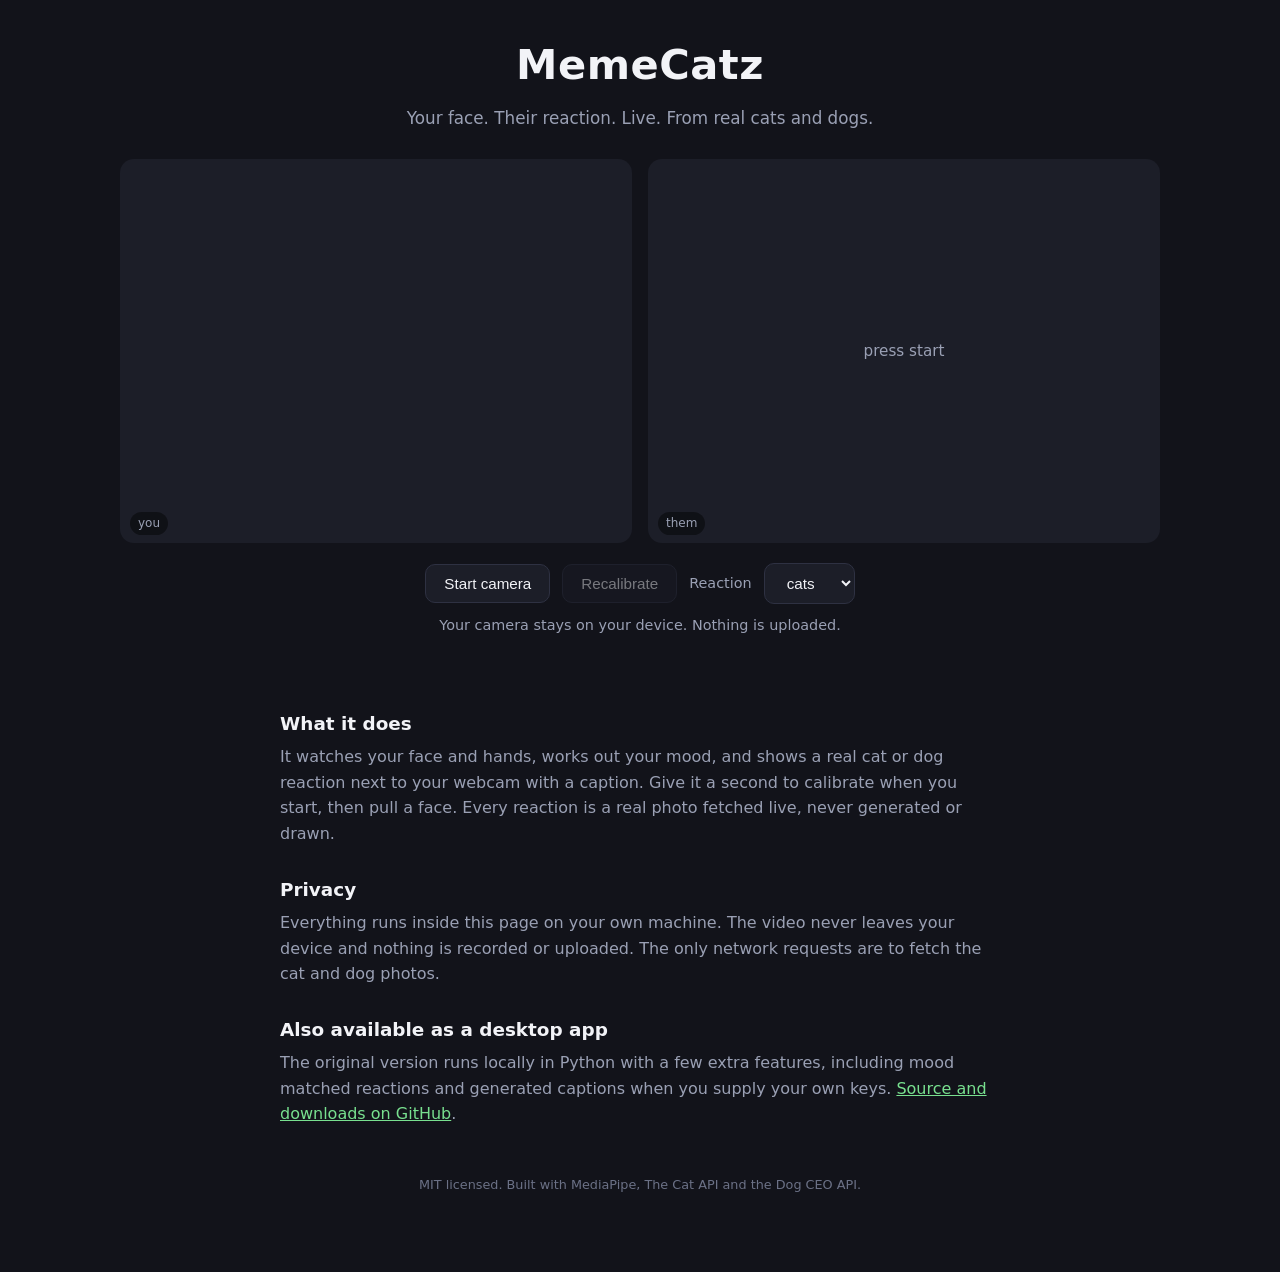
==== web/index.html @ 8804914d "Add files via upload" ====
<!DOCTYPE html>
<html lang="en">
<head>
<meta charset="utf-8">
<meta name="viewport" content="width=device-width, initial-scale=1">
<title>MemeCatz</title>
<meta name="description" content="Your face, but a cat says it better. Real cat and dog reactions matched to your expression, live in your browser.">
<link rel="stylesheet" href="style.css">
</head>
<body>

<header>
  <h1>MemeCatz</h1>
  <p class="tagline">Your face. Their reaction. Live. From real cats and dogs.</p>
</header>

<main>
  <div id="stage" class="stage">
    <div class="panel">
      <video id="webcam" playsinline muted></video>
      <div class="label">you</div>
    </div>

    <div class="panel">
      <img id="reaction" class="reaction" alt="a real cat or dog reacting">
      <img id="reaction-next" class="reaction" alt="">
      <div id="placeholder" class="placeholder">press start</div>
      <div class="caption">
        <span id="cap-top" class="cap-top"></span>
        <span id="cap-bottom" class="cap-bottom"></span>
      </div>
      <div class="label">them</div>
    </div>
  </div>

  <div class="controls">
    <button id="start">Start camera</button>
    <button id="recalibrate" disabled>Recalibrate</button>
    <label for="animal">Reaction</label>
    <select id="animal">
      <option value="cat">cats</option>
      <option value="dog">dogs</option>
    </select>
  </div>

  <p id="status" class="status">Your camera stays on your device. Nothing is uploaded.</p>
  <p id="mood" class="mood"></p>
</main>

<section class="about">
  <h2>What it does</h2>
  <p>
    It watches your face and hands, works out your mood, and shows a real cat or dog
    reaction next to your webcam with a caption. Give it a second to calibrate when
    you start, then pull a face. Every reaction is a real photo fetched live, never
    generated or drawn.
  </p>

  <h2>Privacy</h2>
  <p>
    Everything runs inside this page on your own machine. The video never leaves your
    device and nothing is recorded or uploaded. The only network requests are to fetch
    the cat and dog photos.
  </p>

  <h2>Also available as a desktop app</h2>
  <p>
    The original version runs locally in Python with a few extra features, including
    mood matched reactions and generated captions when you supply your own keys.
    <a href="https://github.com/hle0110/memecatz">Source and downloads on GitHub</a>.
  </p>
</section>

<footer>
  <p>MIT licensed. Built with MediaPipe, The Cat API and the Dog CEO API.</p>
</footer>

<script type="module" src="app.js"></script>
</body>
</html>
---- web/style.css ----
:root {
  --bg: #12131a;
  --panel: #1c1e28;
  --text: #f2f3f7;
  --muted: #9aa0b4;
  --accent: #78e08f;
  --radius: 14px;
}

* { box-sizing: border-box; }

body {
  margin: 0;
  padding: 32px 20px 64px;
  background: var(--bg);
  color: var(--text);
  font-family: system-ui, -apple-system, "Segoe UI", Roboto, sans-serif;
  line-height: 1.6;
}

header { text-align: center; margin-bottom: 28px; }
h1 { font-size: 2.6rem; margin: 0 0 6px; letter-spacing: 0.5px; }
.tagline { color: var(--muted); margin: 0; font-size: 1.05rem; }

main { max-width: 1040px; margin: 0 auto; }

.stage {
  display: grid;
  grid-template-columns: 1fr 1fr;
  gap: 16px;
}

@media (max-width: 760px) {
  .stage { grid-template-columns: 1fr; }
}

.stage.live .panel {
  box-shadow: 0 0 0 1px var(--accent);
}

.panel {
  position: relative;
  aspect-ratio: 4 / 3;
  background: var(--panel);
  border-radius: var(--radius);
  overflow: hidden;
  display: flex;
  align-items: center;
  justify-content: center;
}

#webcam {
  width: 100%;
  height: 100%;
  object-fit: cover;
  transform: scaleX(-1);
}

.reaction {
  position: absolute;
  inset: 0;
  width: 100%;
  height: 100%;
  object-fit: cover;
  opacity: 0;
  transition: opacity 0.35s ease;
}

.reaction.visible { opacity: 1; }

.placeholder {
  position: absolute;
  color: var(--muted);
  font-size: 0.95rem;
  text-align: center;
  padding: 0 24px;
}

.placeholder.hidden { display: none; }

.caption {
  position: absolute;
  inset: 0;
  display: flex;
  flex-direction: column;
  justify-content: space-between;
  padding: 18px 14px;
  pointer-events: none;
  text-align: center;
}

.cap-top, .cap-bottom {
  font-weight: 800;
  font-size: clamp(1.1rem, 3.4vw, 2rem);
  letter-spacing: 0.5px;
  text-transform: uppercase;
  color: #fff;
  text-shadow: 0 0 6px #000, 2px 2px 0 #000, -2px -2px 0 #000, 2px -2px 0 #000, -2px 2px 0 #000;
}

.label {
  position: absolute;
  bottom: 8px;
  left: 10px;
  font-size: 0.75rem;
  color: var(--muted);
  background: rgba(0, 0, 0, 0.45);
  padding: 2px 8px;
  border-radius: 999px;
}

.controls {
  display: flex;
  flex-wrap: wrap;
  gap: 12px;
  align-items: center;
  justify-content: center;
  margin: 20px 0 10px;
}

button, select {
  background: var(--panel);
  color: var(--text);
  border: 1px solid #2e3142;
  border-radius: 10px;
  padding: 10px 18px;
  font-size: 0.95rem;
  cursor: pointer;
}

button:hover:not(:disabled), select:hover { border-color: var(--accent); }
button:disabled { opacity: 0.45; cursor: default; }
label { color: var(--muted); font-size: 0.9rem; }

.status, .mood {
  text-align: center;
  color: var(--muted);
  font-size: 0.9rem;
  margin: 6px 0;
  min-height: 1.2em;
}

.mood { color: var(--accent); font-variant-numeric: tabular-nums; }

.about {
  max-width: 720px;
  margin: 48px auto 0;
  color: var(--muted);
}

.about h2 { color: var(--text); font-size: 1.15rem; margin: 28px 0 6px; }
.about p { margin: 0; }
.about a { color: var(--accent); }

footer {
  text-align: center;
  color: #6b7186;
  font-size: 0.8rem;
  margin-top: 48px;
}
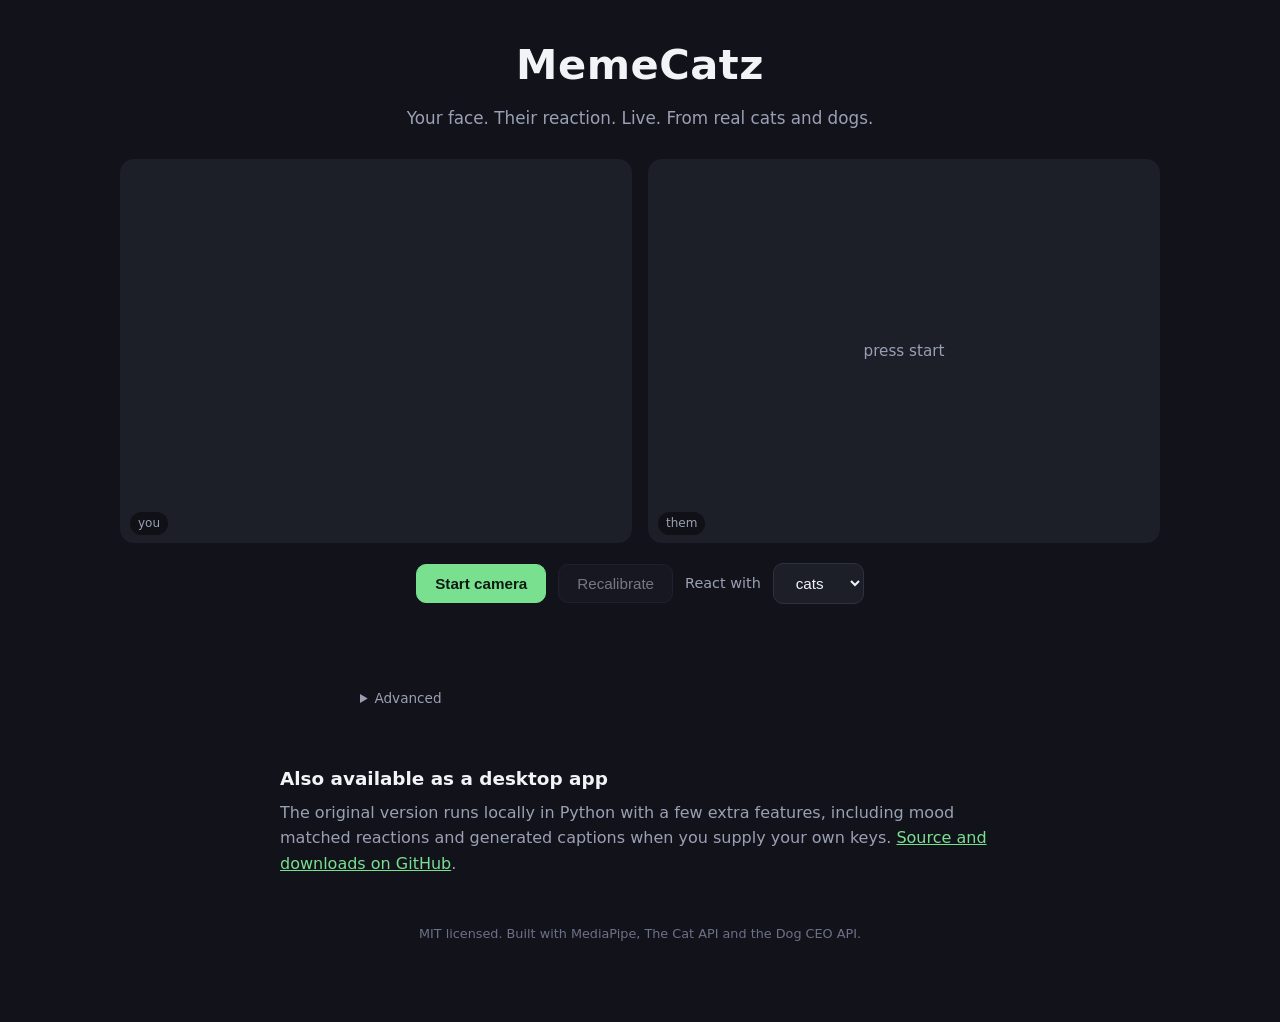
==== commit 2ab6fa23: "Add files via upload" ====
--- a/web/index.html
+++ b/web/index.html
@@ -18,6 +18,8 @@
   <div id="stage" class="stage">
     <div class="panel">
       <video id="webcam" playsinline muted></video>
+      <canvas id="overlay" class="overlay"></canvas>
+      <div class="loader" aria-hidden="true"></div>
       <div class="label">you</div>
     </div>
 
@@ -30,39 +32,36 @@
         <span id="cap-bottom" class="cap-bottom"></span>
       </div>
       <div class="label">them</div>
+      <div id="attribution" class="attribution"></div>
     </div>
   </div>
 
   <div class="controls">
-    <button id="start">Start camera</button>
-    <button id="recalibrate" disabled>Recalibrate</button>
-    <label for="animal">Reaction</label>
+    <button id="start" class="primary">Start camera</button>
+    <button id="recalibrate" disabled title="or press c">Recalibrate</button>
+    <label for="animal">React with</label>
     <select id="animal">
       <option value="cat">cats</option>
       <option value="dog">dogs</option>
     </select>
   </div>
 
-  <p id="status" class="status">Your camera stays on your device. Nothing is uploaded.</p>
   <p id="mood" class="mood"></p>
+  <p id="status" class="status"></p>
+
+  <details class="advanced">
+    <summary>Advanced</summary>
+    <div class="advanced-row">
+      <label for="sensitivity">Sensitivity</label>
+      <input id="sensitivity" type="range" min="0.6" max="3" step="0.1" value="1.3">
+      <span id="sens-value" class="sens-value">1.3</span>
+      <button id="toggle-debug">Show detail</button>
+    </div>
+    <pre id="debug" class="debug hidden"></pre>
+  </details>
 </main>
 
 <section class="about">
-  <h2>What it does</h2>
-  <p>
-    It watches your face and hands, works out your mood, and shows a real cat or dog
-    reaction next to your webcam with a caption. Give it a second to calibrate when
-    you start, then pull a face. Every reaction is a real photo fetched live, never
-    generated or drawn.
-  </p>
-
-  <h2>Privacy</h2>
-  <p>
-    Everything runs inside this page on your own machine. The video never leaves your
-    device and nothing is recorded or uploaded. The only network requests are to fetch
-    the cat and dog photos.
-  </p>
-
   <h2>Also available as a desktop app</h2>
   <p>
     The original version runs locally in Python with a few extra features, including
--- a/web/style.css
+++ b/web/style.css
@@ -56,6 +56,15 @@
   transform: scaleX(-1);
 }
 
+.overlay {
+  position: absolute;
+  inset: 0;
+  width: 100%;
+  height: 100%;
+  object-fit: cover;
+  pointer-events: none;
+}
+
 .reaction {
   position: absolute;
   inset: 0;
@@ -158,3 +167,84 @@
   font-size: 0.8rem;
   margin-top: 48px;
 }
+
+.sens-value {
+  color: var(--accent);
+  font-variant-numeric: tabular-nums;
+  min-width: 2.2em;
+  font-size: 0.9rem;
+}
+
+input[type="range"] { accent-color: var(--accent); width: 140px; }
+
+.debug {
+  max-width: 560px;
+  margin: 14px auto 0;
+  padding: 14px 16px;
+  background: var(--panel);
+  border: 1px solid #2e3142;
+  border-radius: var(--radius);
+  color: var(--muted);
+  font-size: 0.78rem;
+  line-height: 1.5;
+  white-space: pre-wrap;
+  overflow-x: auto;
+}
+
+.debug.hidden { display: none; }
+
+.attribution {
+  position: absolute;
+  bottom: 8px;
+  right: 10px;
+  font-size: 0.7rem;
+  color: var(--muted);
+  background: rgba(0, 0, 0, 0.45);
+  padding: 2px 8px;
+  border-radius: 999px;
+  pointer-events: none;
+}
+.attribution:empty { display: none; }
+
+/* primary action stands out */
+button.primary { background: var(--accent); color: #0f1a12; border-color: var(--accent); font-weight: 600; }
+button.primary:hover:not(:disabled) { filter: brightness(1.08); }
+
+/* the mood readout is the headline, the status is secondary */
+.mood { color: var(--text); font-size: 1.15rem; font-weight: 600; min-height: 1.5em; }
+.status { font-size: 0.85rem; }
+
+/* advanced controls stay out of the way until wanted */
+.advanced {
+  max-width: 560px;
+  margin: 18px auto 0;
+  color: var(--muted);
+  font-size: 0.85rem;
+}
+.advanced summary { cursor: pointer; user-select: none; padding: 6px 0; }
+.advanced summary:hover { color: var(--text); }
+.advanced-row {
+  display: flex; flex-wrap: wrap; gap: 12px; align-items: center;
+  padding: 8px 0 4px;
+}
+
+/* loading spinner shown over the webcam panel while models download */
+.loader {
+  position: absolute;
+  width: 34px; height: 34px;
+  border: 3px solid rgba(255,255,255,0.15);
+  border-top-color: var(--accent);
+  border-radius: 50%;
+  display: none;
+  animation: spin 0.9s linear infinite;
+}
+body.loading .loader { display: block; }
+@keyframes spin { to { transform: rotate(360deg); } }
+
+/* a little breathing room on small screens */
+@media (max-width: 480px) {
+  body { padding: 20px 12px 48px; }
+  h1 { font-size: 2rem; }
+  .controls { gap: 8px; }
+  button, select { padding: 9px 14px; font-size: 0.9rem; }
+}
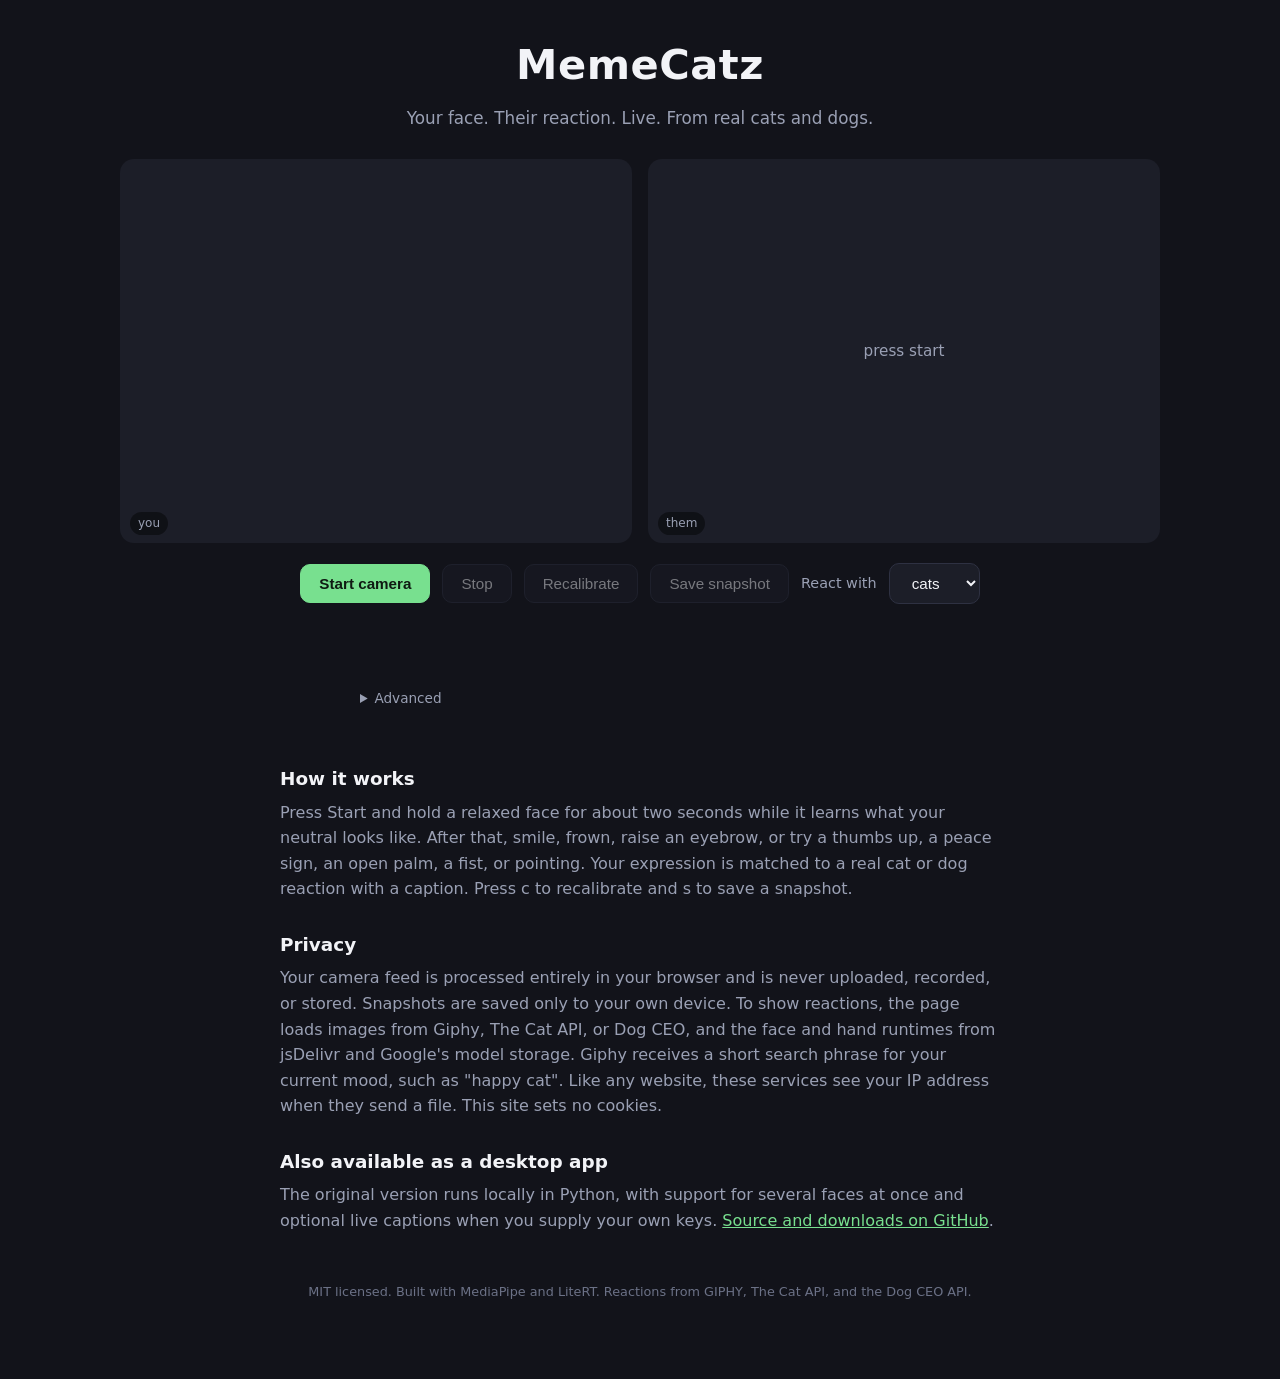
==== commit be8f48b8: "Fix desktop crash, emotion model, Giphy rules; add tests" ====
--- a/web/index.html
+++ b/web/index.html
@@ -3,8 +3,13 @@
 <head>
 <meta charset="utf-8">
 <meta name="viewport" content="width=device-width, initial-scale=1">
-<title>MemeCatz</title>
-<meta name="description" content="Your face, but a cat says it better. Real cat and dog reactions matched to your expression, live in your browser.">
+<title>MemeCatz: your face, their reaction</title>
+<meta name="description" content="Make a face and a real cat or dog reacts, live in your browser. Your camera never leaves your device.">
+<meta name="theme-color" content="#12131a">
+<meta property="og:type" content="website">
+<meta property="og:title" content="MemeCatz">
+<meta property="og:description" content="Make a face and a real cat or dog reacts, live in your browser.">
+<link rel="icon" href="favicon.svg" type="image/svg+xml">
 <link rel="stylesheet" href="style.css">
 </head>
 <body>
@@ -24,10 +29,10 @@
     </div>
 
     <div class="panel">
-      <img id="reaction" class="reaction" alt="a real cat or dog reacting">
+      <img id="reaction" class="reaction" alt="">
       <img id="reaction-next" class="reaction" alt="">
       <div id="placeholder" class="placeholder">press start</div>
-      <div class="caption">
+      <div class="caption" aria-live="polite">
         <span id="cap-top" class="cap-top"></span>
         <span id="cap-bottom" class="cap-bottom"></span>
       </div>
@@ -38,7 +43,9 @@
 
   <div class="controls">
     <button id="start" class="primary">Start camera</button>
+    <button id="stop" disabled>Stop</button>
     <button id="recalibrate" disabled title="or press c">Recalibrate</button>
+    <button id="snapshot" disabled title="or press s">Save snapshot</button>
     <label for="animal">React with</label>
     <select id="animal">
       <option value="cat">cats</option>
@@ -62,16 +69,35 @@
 </main>
 
 <section class="about">
+  <h2>How it works</h2>
+  <p>
+    Press Start and hold a relaxed face for about two seconds while it learns what
+    your neutral looks like. After that, smile, frown, raise an eyebrow, or try a
+    thumbs up, a peace sign, an open palm, a fist, or pointing. Your expression is
+    matched to a real cat or dog reaction with a caption. Press c to recalibrate
+    and s to save a snapshot.
+  </p>
+
+  <h2>Privacy</h2>
+  <p>
+    Your camera feed is processed entirely in your browser and is never uploaded,
+    recorded, or stored. Snapshots are saved only to your own device. To show
+    reactions, the page loads images from Giphy, The Cat API, or Dog CEO, and the
+    face and hand runtimes from jsDelivr and Google's model storage. Giphy receives a
+    short search phrase for your current mood, such as "happy cat". Like any website,
+    these services see your IP address when they send a file. This site sets no cookies.
+  </p>
+
   <h2>Also available as a desktop app</h2>
   <p>
-    The original version runs locally in Python with a few extra features, including
-    mood matched reactions and generated captions when you supply your own keys.
+    The original version runs locally in Python, with support for several faces
+    at once and optional live captions when you supply your own keys.
     <a href="https://github.com/hle0110/memecatz">Source and downloads on GitHub</a>.
   </p>
 </section>
 
 <footer>
-  <p>MIT licensed. Built with MediaPipe, The Cat API and the Dog CEO API.</p>
+  <p>MIT licensed. Built with MediaPipe and LiteRT. Reactions from GIPHY, The Cat API, and the Dog CEO API.</p>
 </footer>
 
 <script type="module" src="app.js"></script>
--- a/web/style.css
+++ b/web/style.css
@@ -248,3 +248,15 @@
   .controls { gap: 8px; }
   button, select { padding: 9px 14px; font-size: 0.9rem; }
 }
+
+/* keyboard users can always see where they are */
+button:focus-visible, select:focus-visible, input:focus-visible, summary:focus-visible, a:focus-visible {
+  outline: 2px solid var(--accent);
+  outline-offset: 2px;
+}
+
+/* respect the system setting for less motion */
+@media (prefers-reduced-motion: reduce) {
+  .reaction { transition: none; }
+  .loader { animation-duration: 3s; }
+}
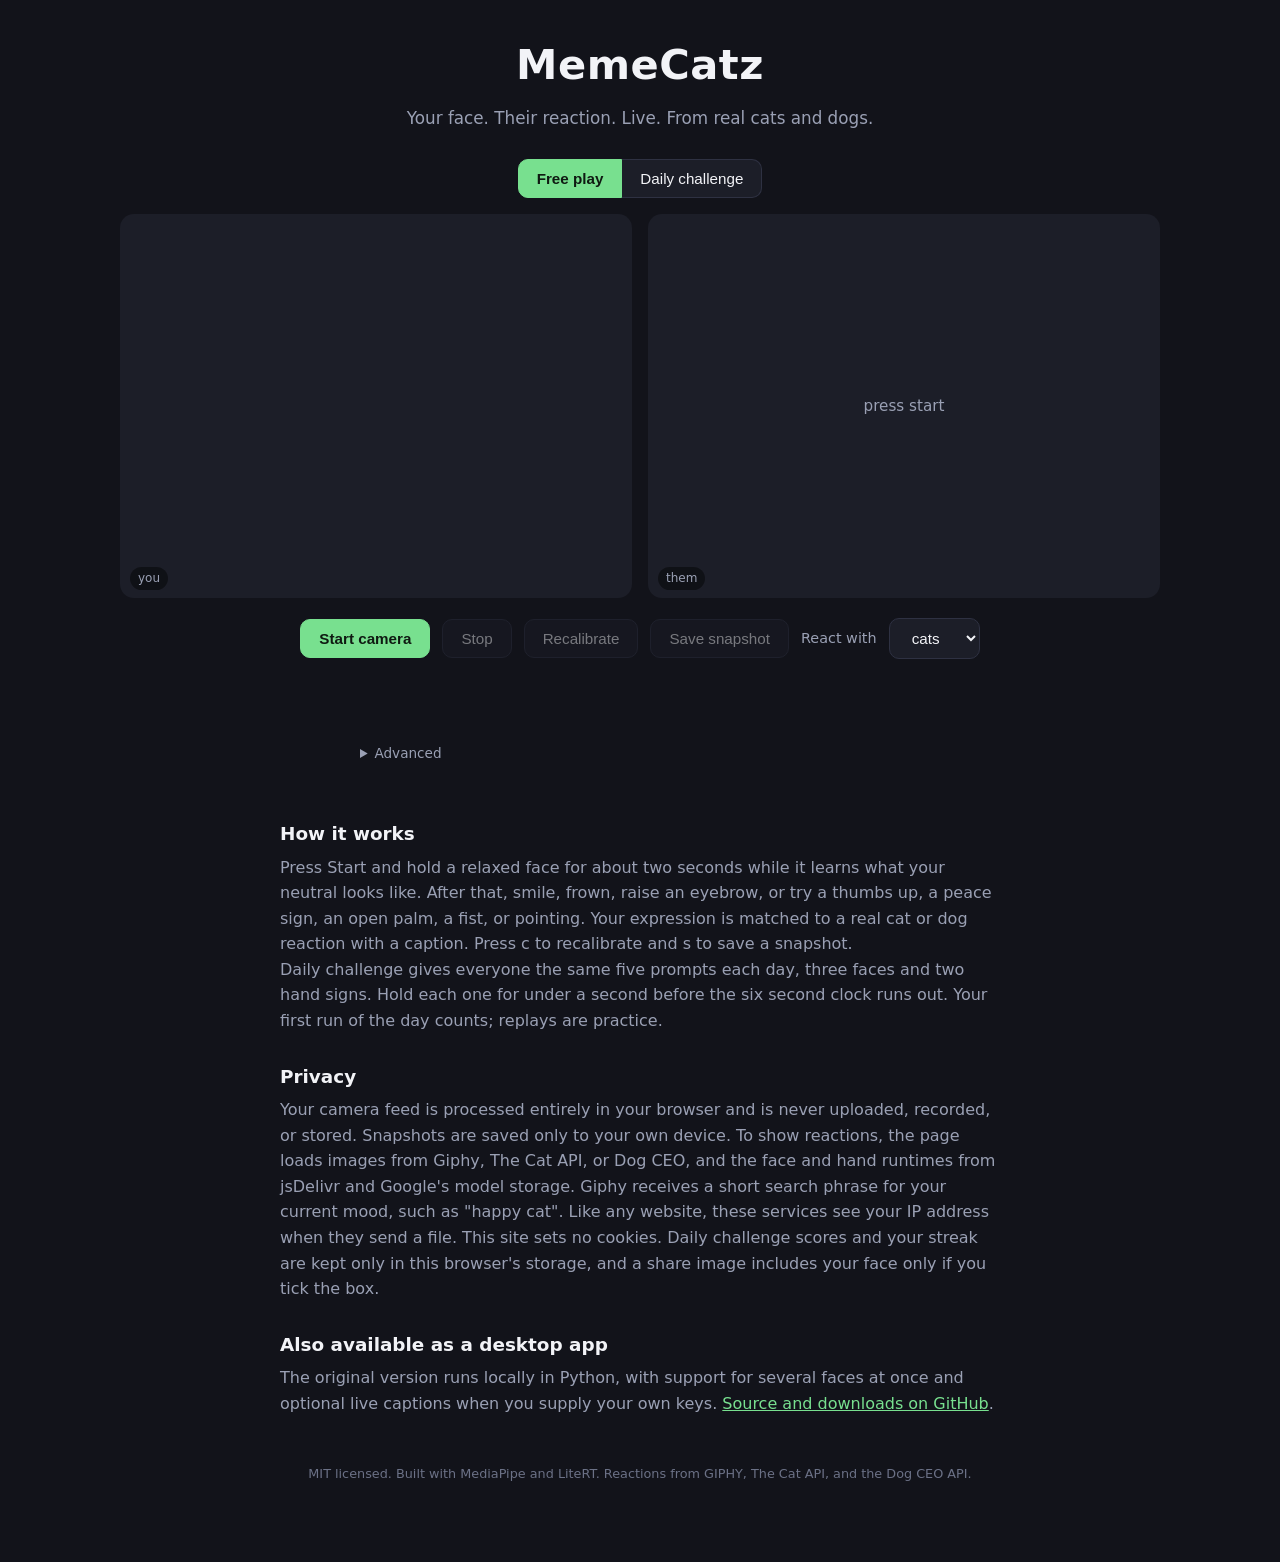
==== commit 3371c33a: "Add Daily challenge mode" ====
--- a/web/index.html
+++ b/web/index.html
@@ -20,11 +20,30 @@
 </header>
 
 <main>
+  <div class="modes" role="group" aria-label="Mode">
+    <button id="mode-free" class="mode-btn" aria-pressed="true">Free play</button>
+    <button id="mode-daily" class="mode-btn" aria-pressed="false">Daily challenge</button>
+  </div>
+
+  <section id="daily" class="daily hidden" aria-label="Daily challenge">
+    <p id="daily-info" class="daily-info"></p>
+    <button id="daily-start" class="primary">Play today's challenge</button>
+  </section>
+
   <div id="stage" class="stage">
     <div class="panel">
       <video id="webcam" playsinline muted></video>
       <canvas id="overlay" class="overlay"></canvas>
       <div class="loader" aria-hidden="true"></div>
+      <div id="ch-overlay" class="ch-overlay hidden">
+        <div id="ch-round" class="ch-round"></div>
+        <div id="ch-big" class="ch-big" aria-live="assertive"></div>
+        <div id="ch-hint" class="ch-hint"></div>
+        <div id="ch-bars" class="ch-bars hidden" aria-hidden="true">
+          <div class="ch-bar"><div id="ch-time" class="ch-fill"></div></div>
+          <div class="ch-bar ch-hold"><div id="ch-hold" class="ch-fill"></div></div>
+        </div>
+      </div>
       <div class="label">you</div>
     </div>
 
@@ -46,6 +65,7 @@
     <button id="stop" disabled>Stop</button>
     <button id="recalibrate" disabled title="or press c">Recalibrate</button>
     <button id="snapshot" disabled title="or press s">Save snapshot</button>
+    <button id="skip" class="hidden">Skip</button>
     <label for="animal">React with</label>
     <select id="animal">
       <option value="cat">cats</option>
@@ -55,6 +75,21 @@
 
   <p id="mood" class="mood"></p>
   <p id="status" class="status"></p>
+
+  <section id="results" class="results hidden" aria-live="polite">
+    <h2 id="res-title" class="res-title"></h2>
+    <p id="res-score" class="res-score"></p>
+    <p id="res-note" class="res-note"></p>
+    <ol id="res-rounds" class="res-rounds"></ol>
+    <label for="share-text" class="share-label">Share your result</label>
+    <textarea id="share-text" class="share-text" rows="3" readonly></textarea>
+    <div class="share-row">
+      <button id="copy-share">Copy result</button>
+      <button id="save-share">Save image</button>
+      <label class="share-face"><input id="share-face" type="checkbox"> include my face</label>
+    </div>
+    <p id="share-status" class="share-status"></p>
+  </section>
 
   <details class="advanced">
     <summary>Advanced</summary>
@@ -77,6 +112,11 @@
     matched to a real cat or dog reaction with a caption. Press c to recalibrate
     and s to save a snapshot.
   </p>
+  <p>
+    Daily challenge gives everyone the same five prompts each day, three faces and
+    two hand signs. Hold each one for under a second before the six second clock runs
+    out. Your first run of the day counts; replays are practice.
+  </p>
 
   <h2>Privacy</h2>
   <p>
@@ -86,6 +126,8 @@
     face and hand runtimes from jsDelivr and Google's model storage. Giphy receives a
     short search phrase for your current mood, such as "happy cat". Like any website,
     these services see your IP address when they send a file. This site sets no cookies.
+    Daily challenge scores and your streak are kept only in this browser's storage, and
+    a share image includes your face only if you tick the box.
   </p>
 
   <h2>Also available as a desktop app</h2>
--- a/web/style.css
+++ b/web/style.css
@@ -260,3 +260,89 @@
   .reaction { transition: none; }
   .loader { animation-duration: 3s; }
 }
+
+/* mode toggle above the camera */
+.modes {
+  display: flex;
+  justify-content: center;
+  gap: 0;
+  margin: 0 auto 16px;
+}
+.mode-btn { border-radius: 0; }
+.mode-btn:first-child { border-radius: 10px 0 0 10px; }
+.mode-btn:last-child { border-radius: 0 10px 10px 0; border-left: none; }
+.mode-btn[aria-pressed="true"] { background: var(--accent); color: #0f1a12; border-color: var(--accent); font-weight: 600; }
+
+.hidden { display: none !important; }
+
+.daily {
+  display: flex;
+  flex-wrap: wrap;
+  gap: 12px;
+  align-items: center;
+  justify-content: center;
+  margin: 0 0 16px;
+  text-align: center;
+}
+.daily-info { margin: 0; color: var(--muted); font-size: 0.95rem; }
+
+/* challenge prompt over the camera */
+.ch-overlay {
+  position: absolute;
+  inset: 0;
+  display: flex;
+  flex-direction: column;
+  align-items: center;
+  justify-content: center;
+  gap: 6px;
+  padding: 16px;
+  text-align: center;
+  background: rgba(10, 11, 16, 0.35);
+  pointer-events: none;
+}
+.ch-round { font-size: 0.85rem; color: var(--text); background: rgba(0, 0, 0, 0.45); padding: 2px 10px; border-radius: 999px; }
+.ch-round:empty, .ch-hint:empty { display: none; }
+.ch-big {
+  font-weight: 800;
+  font-size: clamp(1.6rem, 6vw, 3.4rem);
+  line-height: 1.1;
+  color: #fff;
+  text-shadow: 0 0 8px #000, 2px 2px 0 #000, -2px -2px 0 #000, 2px -2px 0 #000, -2px 2px 0 #000;
+}
+.ch-overlay.counting .ch-big { font-size: clamp(3rem, 14vw, 6rem); }
+.ch-hint { font-size: 0.95rem; color: #fff; text-shadow: 0 0 6px #000; }
+.ch-bars { width: min(80%, 360px); display: grid; gap: 6px; margin-top: 10px; }
+.ch-bar { height: 8px; background: rgba(255, 255, 255, 0.2); border-radius: 999px; overflow: hidden; }
+.ch-fill { height: 100%; width: 0; background: #fff; }
+.ch-hold .ch-fill { background: var(--accent); }
+
+/* end of run */
+.results {
+  max-width: 560px;
+  margin: 18px auto 0;
+  padding: 18px 20px;
+  background: var(--panel);
+  border: 1px solid #2e3142;
+  border-radius: var(--radius);
+}
+.res-title { margin: 0; font-size: 1.3rem; text-align: center; }
+.res-score { margin: 4px 0 0; text-align: center; font-size: 1.6rem; font-weight: 700; color: var(--accent); font-variant-numeric: tabular-nums; }
+.res-note { margin: 4px 0 12px; text-align: center; color: var(--muted); font-size: 0.9rem; }
+.res-rounds { margin: 0 0 14px; padding-left: 1.4em; }
+.res-rounds li { margin: 2px 0; }
+.res-rounds .res-detail { color: var(--muted); }
+.share-label { display: block; margin-bottom: 4px; }
+.share-text {
+  width: 100%;
+  resize: none;
+  background: var(--bg);
+  color: var(--text);
+  border: 1px solid #2e3142;
+  border-radius: 10px;
+  padding: 8px 10px;
+  font: inherit;
+  font-size: 0.9rem;
+}
+.share-row { display: flex; flex-wrap: wrap; gap: 10px; align-items: center; margin-top: 10px; }
+.share-face { display: flex; gap: 6px; align-items: center; }
+.share-status { margin: 8px 0 0; color: var(--muted); font-size: 0.85rem; min-height: 1.2em; }
